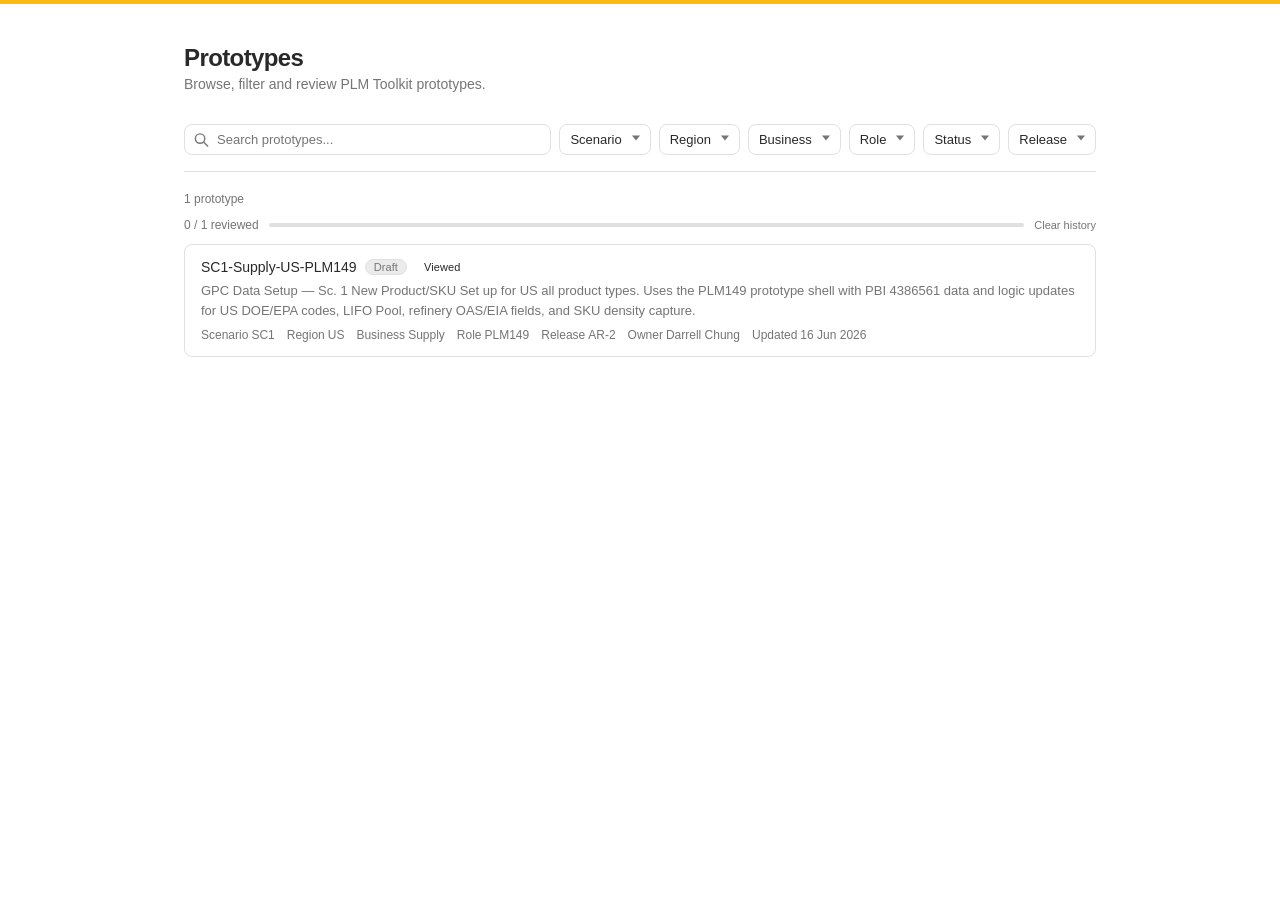
==== index.html @ 8a8ffe30 "Keep only PLM149 prototype, remove other 5 prototypes from index" ====
<!DOCTYPE html>
<html lang="en">
<head>
  <meta charset="UTF-8" />
  <meta name="viewport" content="width=device-width, initial-scale=1.0" />
  <title>PLM Toolkit Prototypes</title>
  <link rel="stylesheet" href="styles.css" />
</head>
<body>
  <div id="view-list">
    <div class="accent-bar"></div>

    <div class="page-wrapper">
      <header class="page-header">
        <h1>Prototypes</h1>
        <p>Browse, filter and review PLM Toolkit prototypes.</p>
      </header>

      <div class="toolbar">
        <div class="search-box">
          <svg viewBox="0 0 16 16" fill="none" stroke="currentColor" stroke-width="1.5"><circle cx="6.5" cy="6.5" r="5"/><path d="M10.5 10.5L15 15"/></svg>
          <input type="text" id="search" placeholder="Search prototypes..." />
        </div>
        <div class="multi-filter" id="filter-sc" data-field="sc" data-label="Scenario"><button class="multi-filter-btn">Scenario</button></div>
        <div class="multi-filter" id="filter-region" data-field="region" data-label="Region"><button class="multi-filter-btn">Region</button></div>
        <div class="multi-filter" id="filter-business" data-field="business" data-label="Business"><button class="multi-filter-btn">Business</button></div>
        <div class="multi-filter" id="filter-role" data-field="role" data-label="Role"><button class="multi-filter-btn">Role</button></div>
        <div class="multi-filter" id="filter-status" data-field="status" data-label="Status"><button class="multi-filter-btn">Status</button></div>
        <div class="multi-filter" id="filter-release" data-field="release" data-label="Release"><button class="multi-filter-btn">Release</button></div>
        <button class="clear-btn" id="clear-filters-btn">
          <svg viewBox="0 0 16 16" fill="none" stroke="currentColor" stroke-width="1.75" width="12" height="12"><path d="M12 4L4 12M4 4l8 8"/></svg>
          Clear filters
        </button>
      </div>

      <div class="results-count" id="results-count">1 prototype</div>
      <div class="progress-bar-wrapper" id="progress-wrapper">
        <span class="progress-text" id="progress-text">0 / 1 reviewed</span>
        <div class="progress-track"><div class="progress-fill" id="progress-fill" style="width: 0%"></div></div>
        <button class="clear-history-btn" id="clear-history-btn">Clear history</button>
      </div>
      <div class="proto-list" id="card-grid">
        <div class="proto-row">
          <div class="row-top">
            <span class="row-title"><a href="plm149-prototype.html">SC1-Supply-US-PLM149</a></span>
            <span class="badge badge-draft">Draft</span>
            <span class="badge badge-viewed">Viewed</span>
          </div>
          <div class="row-desc">GPC Data Setup — Sc. 1 New Product/SKU Set up for US all product types. Uses the PLM149 prototype shell with PBI 4386561 data and logic updates for US DOE/EPA codes, LIFO Pool, refinery OAS/EIA fields, and SKU density capture.</div>
          <div class="row-meta"><span><span class="meta-label">Scenario</span> SC1</span><span><span class="meta-label">Region</span> US</span><span><span class="meta-label">Business</span> Supply</span><span><span class="meta-label">Role</span> PLM149</span><span><span class="meta-label">Release</span> AR-2</span><span><span class="meta-label">Owner</span> Darrell Chung</span><span><span class="meta-label">Updated</span> 16 Jun 2026</span></div>
        </div>

      </div>
    </div>
  </div>
</body>
</html>
---- styles.css ----
:root {
      --shell-orange: #007fa2;
      --shell-yellow: #fcb813;

      --background-foundation: #ffffff;
      --background-surface: #f5f5f5;
      --background-muted: #ebebeb;

      --text-strong: #292929;
      --text-subtle: #757575;
      --text-error: #dd1d21;

      --border-light: #e0e0e0;
      --border-medium: #757575;
      --border-strong: #343434;
      --border-focus: #007fa2;

      --success: #006f45;

      --tone-info-bg: #e8f4f8;
      --tone-info-border: #b0d8e8;
      --tone-warning-bg: #fff8e1;
      --tone-warning-border: #f9a825;
      --tone-warning-text: #5d4037;
      --tone-success-bg: #e8f5ec;
      --tone-success-border: #b7dfc5;
      --tone-error-bg: #fdecea;
      --tone-error-border: #f5c6cb;

      --focus-ring: rgba(0,127,162,0.15);
      --shadow-panel: -4px 0 16px rgba(0,0,0,0.06);

      --font-family: Arial, sans-serif;

      /* Compatibility aliases for existing styles */
      --bg: var(--background-foundation);
      --surface: var(--background-foundation);
      --text-primary: var(--text-strong);
      --text-secondary: var(--text-subtle);
      --text-tertiary: var(--border-medium);
      --border: var(--border-light);
      --border-hover: var(--border-medium);
      --accent: var(--border-focus);
      --ring: var(--focus-ring);
      --radius: 8px;
    }

    * { box-sizing: border-box; margin: 0; padding: 0; }
    [hidden] { display: none !important; }

    body {
      font-family: var(--font-family);
      background: var(--bg);
      color: var(--text-primary);
      min-height: 100vh;
      -webkit-font-smoothing: antialiased;
      -moz-osx-font-smoothing: grayscale;
    }

    /* Shell accent strip */
    .accent-bar {
      height: 4px;
      background: var(--shell-yellow);
    }

    .page-wrapper {
      max-width: 960px;
      margin: 0 auto;
      padding: 40px 24px 64px;
    }

    .page-header {
      margin-bottom: 32px;
    }

    .page-header h1 {
      font-size: 1.5rem;
      font-weight: 600;
      letter-spacing: -0.025em;
      margin-bottom: 4px;
    }

    .page-header p {
      font-size: 0.875rem;
      color: var(--text-secondary);
    }

    /* Toolbar */
    .toolbar {
      display: flex;
      flex-wrap: wrap;
      gap: 8px;
      align-items: center;
      margin-bottom: 20px;
      padding-bottom: 16px;
      border-bottom: 1px solid var(--border);
    }

    .search-box {
      flex: 1;
      min-width: 200px;
      position: relative;
    }

    .search-box svg {
      position: absolute;
      left: 10px;
      top: 50%;
      transform: translateY(-50%);
      width: 15px;
      height: 15px;
      color: var(--text-tertiary);
      pointer-events: none;
    }

    .search-box input {
      width: 100%;
      padding: 7px 10px 7px 32px;
      border: 1px solid var(--border);
      border-radius: var(--radius);
      font-size: 0.8125rem;
      font-family: inherit;
      color: var(--text-primary);
      background: var(--surface);
      transition: border-color 0.15s, box-shadow 0.15s;
    }

    .search-box input::placeholder { color: var(--text-tertiary); }

    .search-box input:focus {
      outline: none;
      border-color: var(--border-hover);
      box-shadow: 0 0 0 3px var(--ring);
    }

    .filter-select {
      padding: 7px 28px 7px 10px;
      border: 1px solid var(--border);
      border-radius: var(--radius);
      font-size: 0.8125rem;
      font-family: inherit;
      color: var(--text-primary);
      background: var(--surface);
      appearance: auto;
      cursor: pointer;
      transition: border-color 0.15s, box-shadow 0.15s;
    }

    .filter-select:focus {
      outline: none;
      border-color: var(--border-hover);
      box-shadow: 0 0 0 3px var(--ring);
    }

    /* ── Multi-select filter dropdowns ────────────── */
    .multi-filter {
      position: relative;
      display: inline-block;
    }
    .multi-filter-btn {
      display: inline-flex;
      align-items: center;
      gap: 4px;
      padding: 7px 28px 7px 10px;
      border: 1px solid var(--border);
      border-radius: var(--radius);
      font-size: 0.8125rem;
      font-family: inherit;
      color: var(--text-primary);
      background: var(--surface);
      cursor: pointer;
      transition: border-color 0.15s, box-shadow 0.15s;
      position: relative;
      white-space: nowrap;
    }
    .multi-filter-btn::after {
      content: "";
      position: absolute;
      right: 10px;
      top: 50%;
      transform: translateY(-50%);
      border: 4px solid transparent;
      border-top: 5px solid var(--text-secondary);
    }
    .multi-filter-btn:hover { border-color: var(--border-hover); }
    .multi-filter-btn:focus { outline: none; border-color: var(--border-hover); box-shadow: 0 0 0 3px var(--ring); }
    .multi-filter-btn .filter-count {
      display: inline-flex;
      align-items: center;
      justify-content: center;
      min-width: 16px;
      height: 16px;
      padding: 0 4px;
      border-radius: 8px;
      font-size: 0.6875rem;
      font-weight: 600;
      background: var(--accent);
      color: var(--background-foundation);
    }
    .multi-filter-menu {
      display: none;
      position: absolute;
      top: calc(100% + 4px);
      left: 0;
      min-width: 160px;
      max-height: 240px;
      overflow-y: auto;
      background: var(--surface);
      border: 1px solid var(--border);
      border-radius: var(--radius);
      box-shadow: 0 4px 16px rgba(0,0,0,0.10);
      z-index: 100;
      padding: 4px 0;
    }
    .multi-filter.open .multi-filter-menu { display: block; }
    .multi-filter-option {
      display: flex;
      align-items: center;
      gap: 8px;
      padding: 6px 12px;
      font-size: 0.8125rem;
      cursor: pointer;
      transition: background 0.1s;
      user-select: none;
    }
    .multi-filter-option:hover { background: var(--background-surface); }
    .multi-filter-option input { margin: 0; accent-color: var(--accent); }

    .results-count {
      font-size: 0.75rem;
      color: var(--text-tertiary);
      margin-bottom: 12px;
    }

    /* Table-style list */
    .proto-list {
      border: 1px solid var(--border);
      border-radius: var(--radius);
      overflow: hidden;
      background: var(--surface);
    }

    .proto-row {
      display: grid;
      grid-template-columns: 1fr;
      align-items: start;
      padding: 14px 16px;
      gap: 6px;
      border-bottom: 1px solid var(--border);
      transition: background 0.1s;
    }

    .proto-row:last-child { border-bottom: none; }

    .proto-row:hover { background: var(--background-surface); }

    .row-top {
      display: flex;
      align-items: center;
      gap: 8px;
      flex-wrap: wrap;
      min-width: 0;
    }

    .row-title {
      font-size: 0.875rem;
      font-weight: 500;
      white-space: nowrap;
      overflow: hidden;
      text-overflow: ellipsis;
    }

    .row-title a {
      color: var(--text-primary);
      text-decoration: none;
      transition: color 0.1s;
    }

    .row-title a:hover { color: var(--accent); text-decoration: underline; }

    .badge {
      display: inline-flex;
      align-items: center;
      padding: 1px 8px;
      border-radius: 999px;
      font-size: 0.6875rem;
      font-weight: 500;
      letter-spacing: 0.01em;
      white-space: nowrap;
      border: 1px solid transparent;
    }

    .badge-draft {
      color: var(--text-subtle);
      background: var(--background-muted);
      border-color: var(--border-light);
    }

    .badge-in-review {
      color: var(--border-focus);
      background: var(--tone-info-bg);
      border-color: var(--tone-info-border);
    }

    .badge-approved {
      color: var(--success);
      background: var(--tone-success-bg);
      border-color: var(--tone-success-border);
    }

    .badge-archived {
      color: var(--text-subtle);
      background: var(--background-surface);
      border-color: var(--border-light);
    }

    .badge-new {
      color: var(--tone-warning-text);
      background: var(--tone-warning-bg);
      border-color: var(--tone-warning-border);
      font-weight: 600;
    }

    .row-desc {
      font-size: 0.8125rem;
      color: var(--text-secondary);
      line-height: 1.5;
    }

    .row-meta {
      display: flex;
      flex-wrap: wrap;
      gap: 4px 12px;
      font-size: 0.75rem;
      color: var(--text-tertiary);
      margin-top: 2px;
    }

    .row-meta span { display: inline-flex; align-items: center; gap: 3px; }

    .meta-label { color: var(--text-secondary); font-weight: 500; }

    .no-results {
      text-align: center;
      padding: 48px 20px;
      color: var(--text-tertiary);
      font-size: 0.875rem;
    }

    @media (max-width: 640px) {
      .page-wrapper { padding: 24px 16px 48px; }
      .toolbar { flex-direction: column; align-items: stretch; }
      .proto-row { grid-template-columns: 1fr; }
    }

    .clear-btn {
      display: none;
      align-items: center;
      gap: 4px;
      padding: 5px 10px;
      border: 1px solid var(--border);
      border-radius: var(--radius);
      font-size: 0.8125rem;
      font-weight: 500;
      font-family: inherit;
      color: var(--text-secondary);
      background: transparent;
      cursor: pointer;
      white-space: nowrap;
      transition: all 0.12s;
    }
    .clear-btn:hover { background: var(--background-surface); border-color: var(--border-hover); color: var(--text-primary); }

    /* ── Progress bar ─────────────────────────────── */
    .progress-bar-wrapper {
      display: flex;
      align-items: center;
      gap: 10px;
      margin-bottom: 12px;
    }
    .progress-text {
      font-size: 0.75rem;
      color: var(--text-secondary);
      white-space: nowrap;
      font-weight: 500;
    }
    .progress-track {
      flex: 1;
      height: 4px;
      background: var(--border);
      border-radius: 2px;
      overflow: hidden;
    }
    .progress-fill {
      height: 100%;
      width: 0%;
      background: var(--success);
      border-radius: 2px;
      transition: width 0.35s ease;
    }
    .clear-history-btn {
      font-size: 0.6875rem;
      font-family: inherit;
      color: var(--text-tertiary);
      background: none;
      border: none;
      padding: 0;
      cursor: pointer;
      white-space: nowrap;
      transition: color 0.12s;
    }
    .clear-history-btn:hover { color: var(--text-primary); text-decoration: underline; }

    .visited-check {
      display: inline-flex;
      align-items: center;
      gap: 3px;
      font-size: 0.6875rem;
      font-weight: 500;
      color: var(--success);
      white-space: nowrap;
    }
    .visited-check svg { width: 12px; height: 12px; flex-shrink: 0; }

    /* ── Side panel tabs ──────────────────────────── */
    .panel-tab-group {
      display: flex;
      gap: 0;
      border: 1px solid var(--border);
      border-radius: 6px;
      overflow: hidden;
      flex-shrink: 0;
    }
    .panel-tab {
      padding: 6px 14px;
      font-size: 0.75rem;
      font-weight: 500;
      font-family: inherit;
      color: var(--text-secondary);
      background: transparent;
      border: none;
      border-right: 1px solid var(--border);
      cursor: pointer;
      white-space: nowrap;
      transition: all 0.12s;
    }
    .panel-tab:last-child { border-right: none; }
    .panel-tab:hover { background: var(--background-surface); color: var(--text-primary); }
    .panel-tab.active { background: var(--accent); color: var(--background-foundation); }

    .panel-content {
      flex: 1;
      overflow-y: auto;
      display: flex;
      flex-direction: column;
      min-height: 0;
    }

    /* ── Task list ────────────────────────────────── */
    .task-progress-row {
      display: flex;
      align-items: center;
      gap: 8px;
      padding: 10px 16px;
      border-bottom: 1px solid var(--border);
      flex-shrink: 0;
    }
    .task-progress-text {
      font-size: 0.75rem;
      color: var(--text-secondary);
      font-weight: 500;
      white-space: nowrap;
    }
    .task-progress-track {
      flex: 1;
      height: 3px;
      background: var(--border);
      border-radius: 2px;
      overflow: hidden;
    }
    .task-progress-fill {
      height: 100%;
      width: 0%;
      background: var(--success);
      border-radius: 2px;
      transition: width 0.3s ease;
    }
    .task-list {
      flex: 1;
      overflow-y: auto;
      padding: 0;
    }
    .task-section-title {
      font-size: 0.6875rem;
      font-weight: 600;
      color: var(--text-primary);
      padding: 14px 16px 6px;
      text-transform: uppercase;
      letter-spacing: 0.03em;
    }
    .task-item {
      padding: 6px 16px;
      border-bottom: 1px solid var(--border-light);
    }
    .task-item:last-child { border-bottom: none; }
    .task-item label {
      display: flex;
      align-items: flex-start;
      gap: 8px;
      font-size: 0.8125rem;
      color: var(--text-secondary);
      line-height: 1.45;
      cursor: pointer;
    }
    .task-item label:hover { color: var(--text-primary); }
    .task-item input[type="checkbox"] {
      margin-top: 3px;
      flex-shrink: 0;
      width: 14px;
      height: 14px;
      accent-color: var(--border-focus);
      cursor: pointer;
    }
    .task-item.completed label {
      color: var(--text-tertiary);
      text-decoration: line-through;
    }
    .task-empty {
      padding: 32px 16px;
      text-align: center;
      font-size: 0.8125rem;
      color: var(--text-tertiary);
    }
    .task-intro {
      padding: 14px 16px 10px;
      font-size: 0.8125rem;
      color: var(--text-secondary);
      line-height: 1.55;
      border-bottom: 1px solid var(--border);
    }

    /* ── Row title as button ─────────────────────── */
    .row-title-btn {
      font-size: 0.875rem;
      font-weight: 500;
      font-family: inherit;
      color: var(--text-primary);
      background: none;
      border: none;
      padding: 0;
      cursor: pointer;
      text-align: left;
      transition: color 0.1s;
    }
    .row-title-btn:hover { color: var(--accent); text-decoration: underline; }

    /* ── Viewer mode ─────────────────────────────── */
    body.viewer-active { overflow: hidden; }

    #view-prototype {
      display: flex;
      flex-direction: column;
      height: 100vh;
      overflow: hidden;
    }

    .viewer-topbar {
      display: flex;
      align-items: center;
      gap: 8px;
      padding: 0 16px;
      height: 52px;
      background: var(--surface);
      border-bottom: 1px solid var(--border);
      flex-shrink: 0;
      overflow: hidden;
    }

    .back-btn {
      display: inline-flex;
      align-items: center;
      gap: 5px;
      padding: 5px 10px;
      border: 1px solid var(--border);
      border-radius: 6px;
      font-size: 0.8125rem;
      font-weight: 500;
      font-family: inherit;
      color: var(--text-secondary);
      background: transparent;
      cursor: pointer;
      white-space: nowrap;
      transition: all 0.12s;
      flex-shrink: 0;
    }
    .back-btn:hover { background: var(--background-surface); border-color: var(--border-hover); color: var(--text-primary); }

    .viewer-title {
      font-size: 0.875rem;
      font-weight: 600;
      white-space: nowrap;
      overflow: hidden;
      text-overflow: ellipsis;
      flex-shrink: 1;
      min-width: 0;
    }

    .viewer-tab-group {
      display: inline-flex;
      align-items: center;
      gap: 4px;
      flex-shrink: 0;
      margin-left: 4px;
    }

    .viewer-tab {
      display: inline-flex;
      align-items: center;
      min-height: 28px;
      padding: 0 10px;
      border: 1px solid transparent;
      border-radius: 6px;
      font-size: 0.8125rem;
      font-weight: 500;
      font-family: inherit;
      color: var(--text-secondary);
      background: transparent;
      cursor: pointer;
      white-space: nowrap;
      transition: all 0.12s;
    }

    .viewer-tab:hover { background: var(--background-surface); color: var(--text-primary); }
    .viewer-tab.active { border-color: var(--border); background: var(--background-surface); color: var(--text-primary); }

    .topbar-spacer { flex: 1; min-width: 0; }

    .feedback-toggle-btn {
      display: inline-flex;
      align-items: center;
      gap: 5px;
      padding: 5px 12px;
      border: 1px solid var(--border);
      border-radius: 6px;
      font-size: 0.8125rem;
      font-weight: 500;
      font-family: inherit;
      color: var(--text-primary);
      background: transparent;
      cursor: pointer;
      white-space: nowrap;
      transition: all 0.12s;
      flex-shrink: 0;
    }
    .feedback-toggle-btn:hover { background: var(--background-surface); border-color: var(--border-hover); }
    .feedback-toggle-btn.active { background: var(--accent); border-color: var(--accent); color: var(--background-foundation); }

    .viewer-body { flex: 1; display: flex; overflow: hidden; position: relative; }

    #proto-iframe {
      flex: 1;
      border: none;
      height: 100%;
      display: block;
      min-width: 0;
    }

    .feedback-panel {
      width: 460px;
      flex-shrink: 0;
      border-left: 1px solid var(--border);
      background: var(--surface);
      display: flex;
      flex-direction: column;
      position: absolute;
      right: 0;
      top: 0;
      bottom: 0;
      transform: translateX(100%);
      transition: transform 0.25s ease;
      box-shadow: var(--shadow-panel);
      overflow: hidden;
    }
    .feedback-panel.open { transform: translateX(0); }

    .panel-header {
      display: flex;
      align-items: center;
      justify-content: space-between;
      padding: 14px 16px;
      border-bottom: 1px solid var(--border);
      flex-shrink: 0;
    }
    .panel-header > span { font-size: 0.875rem; font-weight: 600; }

    .panel-close-btn {
      display: inline-flex;
      align-items: center;
      justify-content: center;
      width: 26px;
      height: 26px;
      border: 1px solid var(--border);
      border-radius: 6px;
      font-size: 1.125rem;
      line-height: 1;
      font-family: inherit;
      color: var(--text-secondary);
      background: transparent;
      cursor: pointer;
      transition: all 0.12s;
    }
    .panel-close-btn:hover { background: var(--background-surface); border-color: var(--border-hover); color: var(--text-primary); }

    .panel-meta-row {
      display: flex;
      align-items: center;
      gap: 8px;
      font-size: 0.75rem;
      color: var(--text-secondary);
      overflow: hidden;
    }
    .panel-meta-row strong { color: var(--text-primary); font-weight: 500; white-space: nowrap; overflow: hidden; text-overflow: ellipsis; }

    .panel-newtab-link {
      display: inline-flex;
      align-items: center;
      gap: 4px;
      font-size: 0.75rem;
      color: var(--text-secondary);
      text-decoration: none;
      white-space: nowrap;
      flex-shrink: 0;
      transition: color 0.12s;
    }
    .panel-newtab-link:hover { color: var(--text-primary); text-decoration: underline; }

    #form-iframe {
      flex: 1;
      border: none;
      width: 100%;
      display: block;
      min-height: 0;
    }

    /* ── Designs panel ─────────────────────────────── */
    .designs-grid {
      display: grid;
      grid-template-columns: repeat(2, 1fr);
      gap: 12px;
      padding: 16px;
    }
    .design-thumb {
      border: 1px solid var(--border);
      border-radius: 6px;
      overflow: hidden;
      cursor: pointer;
      transition: border-color 0.15s, box-shadow 0.15s;
      background: var(--background-surface);
    }
    .design-thumb:hover {
      border-color: var(--accent);
      box-shadow: 0 0 0 2px var(--focus-ring);
    }
    .design-thumb img {
      width: 100%;
      display: block;
      aspect-ratio: 16 / 10;
      object-fit: cover;
      object-position: top;
    }
    .design-thumb-label {
      padding: 4px 8px 6px;
      font-size: 0.6875rem;
      color: var(--text-secondary);
      white-space: nowrap;
      overflow: hidden;
      text-overflow: ellipsis;
      border-top: 1px solid var(--border);
    }

    /* ── Lightbox ─────────────────────────────────── */
    #lightbox {
      display: none;
      position: fixed;
      inset: 0;
      z-index: 9999;
      background: rgba(0, 0, 0, 0.9);
      align-items: center;
      justify-content: center;
      flex-direction: column;
    }
    #lightbox.open { display: flex; }
    .lightbox-img-wrap {
      position: relative;
      display: flex;
      align-items: center;
      justify-content: center;
      max-width: calc(100vw - 128px);
      max-height: calc(100vh - 100px);
    }
    #lightbox-img {
      max-width: 100%;
      max-height: calc(100vh - 120px);
      border-radius: 4px;
      object-fit: contain;
      display: block;
      box-shadow: 0 8px 40px rgba(0, 0, 0, 0.6);
    }
    .lightbox-close {
      position: fixed;
      top: 16px;
      right: 16px;
      width: 36px;
      height: 36px;
      border-radius: 50%;
      border: 1px solid rgba(255, 255, 255, 0.3);
      background: rgba(0, 0, 0, 0.5);
      color: #fff;
      font-size: 1.25rem;
      cursor: pointer;
      display: flex;
      align-items: center;
      justify-content: center;
      transition: background 0.12s;
      z-index: 1;
    }
    .lightbox-close:hover { background: rgba(255, 255, 255, 0.18); }
    .lightbox-nav {
      position: absolute;
      top: 50%;
      transform: translateY(-50%);
      width: 40px;
      height: 40px;
      border-radius: 50%;
      border: 1px solid rgba(255, 255, 255, 0.3);
      background: rgba(0, 0, 0, 0.5);
      color: #fff;
      font-size: 1.5rem;
      line-height: 1;
      cursor: pointer;
      display: flex;
      align-items: center;
      justify-content: center;
      transition: background 0.12s;
      z-index: 1;
    }
    .lightbox-nav:hover { background: rgba(255, 255, 255, 0.18); }
    .lightbox-nav[hidden] { display: none !important; }
    .lightbox-prev { left: -56px; }
    .lightbox-next { right: -56px; }
    .lightbox-footer {
      margin-top: 16px;
      display: flex;
      align-items: center;
      gap: 16px;
      color: rgba(255, 255, 255, 0.85);
      font-size: 0.8125rem;
      font-family: var(--font-family);
    }
    .lightbox-label { font-weight: 500; }
    .lightbox-counter { opacity: 0.55; font-variant-numeric: tabular-nums; }

    /* ── Designs-ready badge ──────────────────────── */
    .badge-designs-ready {
      color: #5c35cc;
      background: #f0ebff;
      border-color: #cdbefa;
    }
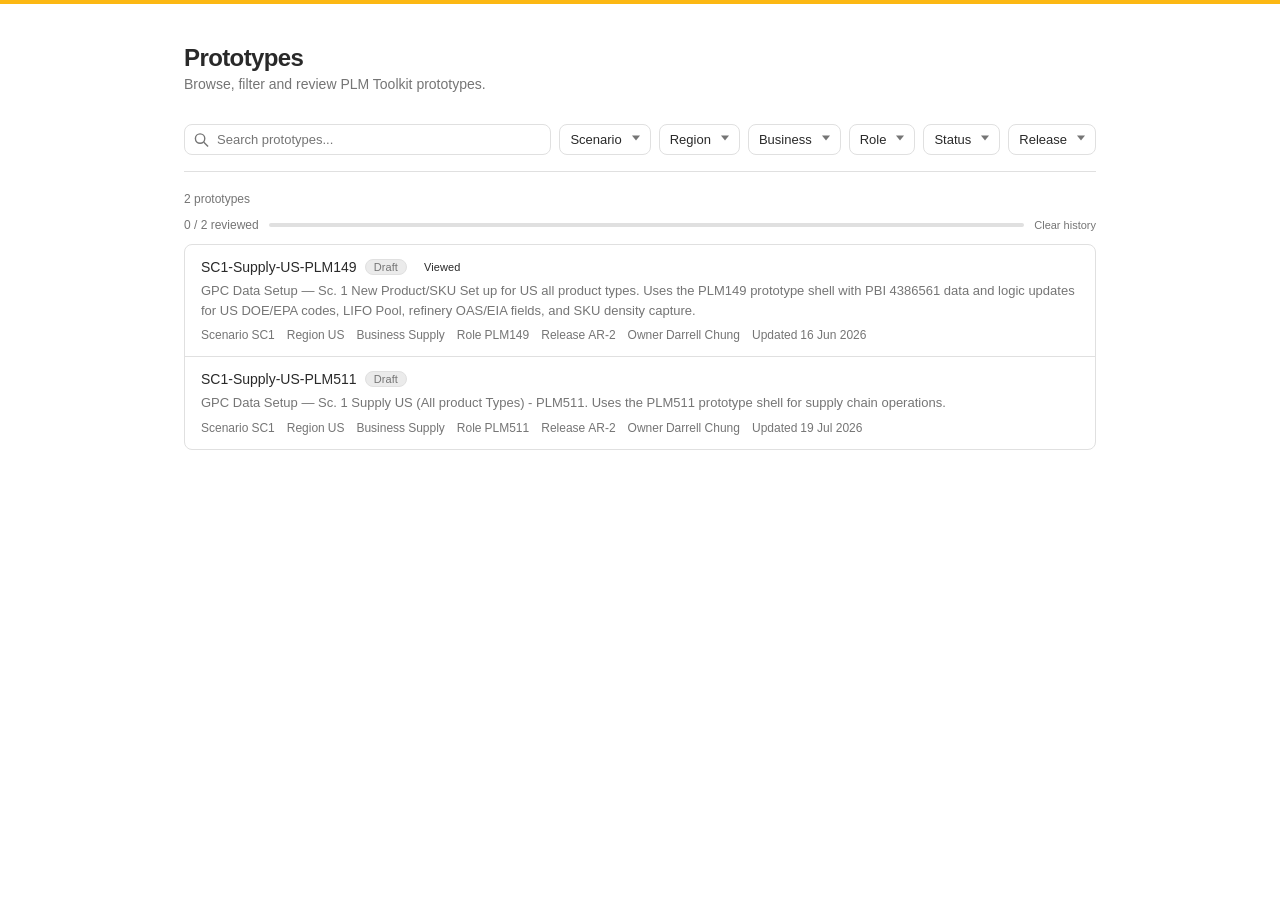
==== commit af9e7fe2: "Add PLM511 prototype - SC.1 Supply US (All product Types)" ====
--- a/index.html
+++ b/index.html
@@ -33,9 +33,9 @@
         </button>
       </div>
 
-      <div class="results-count" id="results-count">1 prototype</div>
+      <div class="results-count" id="results-count">2 prototypes</div>
       <div class="progress-bar-wrapper" id="progress-wrapper">
-        <span class="progress-text" id="progress-text">0 / 1 reviewed</span>
+        <span class="progress-text" id="progress-text">0 / 2 reviewed</span>
         <div class="progress-track"><div class="progress-fill" id="progress-fill" style="width: 0%"></div></div>
         <button class="clear-history-btn" id="clear-history-btn">Clear history</button>
       </div>
@@ -50,7 +50,14 @@
           <div class="row-meta"><span><span class="meta-label">Scenario</span> SC1</span><span><span class="meta-label">Region</span> US</span><span><span class="meta-label">Business</span> Supply</span><span><span class="meta-label">Role</span> PLM149</span><span><span class="meta-label">Release</span> AR-2</span><span><span class="meta-label">Owner</span> Darrell Chung</span><span><span class="meta-label">Updated</span> 16 Jun 2026</span></div>
         </div>
 
-      </div>
+        <div class="proto-row">
+          <div class="row-top">
+            <span class="row-title"><a href="plm511-prototype.html">SC1-Supply-US-PLM511</a></span>
+            <span class="badge badge-draft">Draft</span>
+          </div>
+          <div class="row-desc">GPC Data Setup — Sc. 1 Supply US (All product Types) - PLM511. Uses the PLM511 prototype shell for supply chain operations.</div>
+          <div class="row-meta"><span><span class="meta-label">Scenario</span> SC1</span><span><span class="meta-label">Region</span> US</span><span><span class="meta-label">Business</span> Supply</span><span><span class="meta-label">Role</span> PLM511</span><span><span class="meta-label">Release</span> AR-2</span><span><span class="meta-label">Owner</span> Darrell Chung</span><span><span class="meta-label">Updated</span> 19 Jul 2026</span></div>
+        </div>
     </div>
   </div>
 </body>
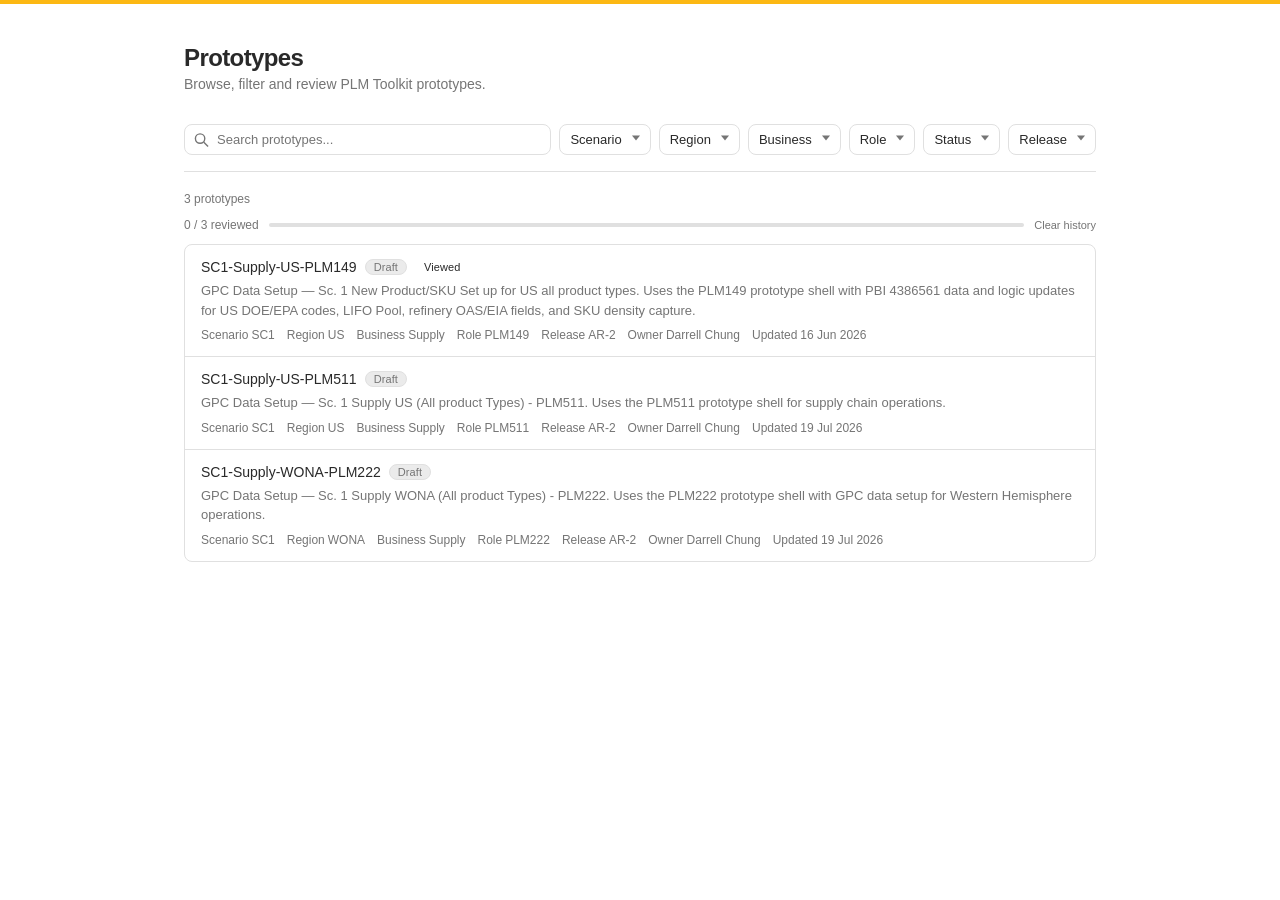
==== commit e54b7829: "Add PLM222 prototype and update index with new entry" ====
--- a/index.html
+++ b/index.html
@@ -33,9 +33,9 @@
         </button>
       </div>
 
-      <div class="results-count" id="results-count">2 prototypes</div>
+      <div class="results-count" id="results-count">3 prototypes</div>
       <div class="progress-bar-wrapper" id="progress-wrapper">
-        <span class="progress-text" id="progress-text">0 / 2 reviewed</span>
+        <span class="progress-text" id="progress-text">0 / 3 reviewed</span>
         <div class="progress-track"><div class="progress-fill" id="progress-fill" style="width: 0%"></div></div>
         <button class="clear-history-btn" id="clear-history-btn">Clear history</button>
       </div>
@@ -58,6 +58,15 @@
           <div class="row-desc">GPC Data Setup — Sc. 1 Supply US (All product Types) - PLM511. Uses the PLM511 prototype shell for supply chain operations.</div>
           <div class="row-meta"><span><span class="meta-label">Scenario</span> SC1</span><span><span class="meta-label">Region</span> US</span><span><span class="meta-label">Business</span> Supply</span><span><span class="meta-label">Role</span> PLM511</span><span><span class="meta-label">Release</span> AR-2</span><span><span class="meta-label">Owner</span> Darrell Chung</span><span><span class="meta-label">Updated</span> 19 Jul 2026</span></div>
         </div>
+
+        <div class="proto-row">
+          <div class="row-top">
+            <span class="row-title"><a href="plm222-prototype.html">SC1-Supply-WONA-PLM222</a></span>
+            <span class="badge badge-draft">Draft</span>
+          </div>
+          <div class="row-desc">GPC Data Setup — Sc. 1 Supply WONA (All product Types) - PLM222. Uses the PLM222 prototype shell with GPC data setup for Western Hemisphere operations.</div>
+          <div class="row-meta"><span><span class="meta-label">Scenario</span> SC1</span><span><span class="meta-label">Region</span> WONA</span><span><span class="meta-label">Business</span> Supply</span><span><span class="meta-label">Role</span> PLM222</span><span><span class="meta-label">Release</span> AR-2</span><span><span class="meta-label">Owner</span> Darrell Chung</span><span><span class="meta-label">Updated</span> 19 Jul 2026</span></div>
+        </div>
     </div>
   </div>
 </body>
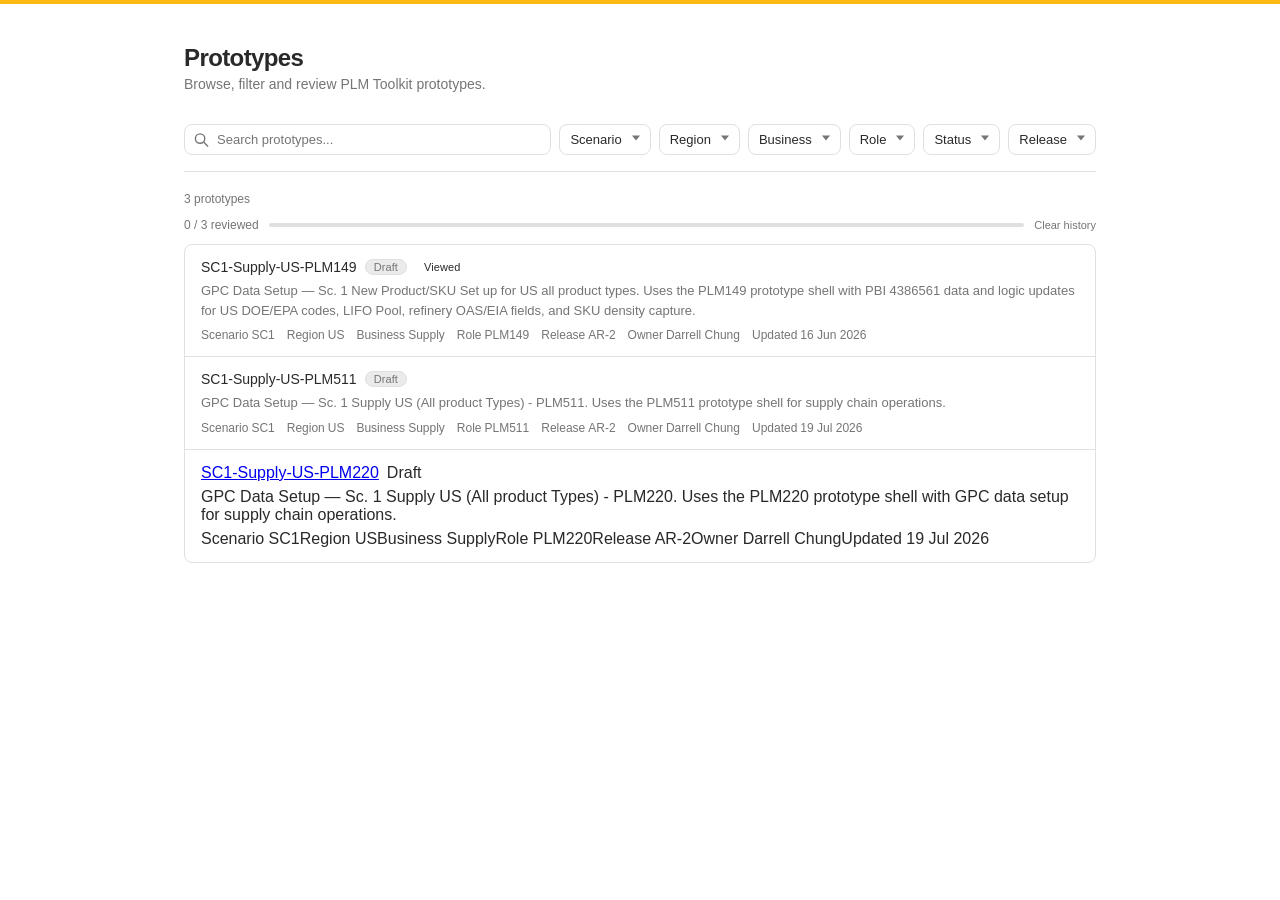
==== commit d23c27c4: "Replace PLM222 with PLM220 (US region instead of WONA)" ====
--- a/index.html
+++ b/index.html
@@ -61,11 +61,11 @@
 
         <div class="proto-row">
           <div class="row-top">
-            <span class="row-title"><a href="plm222-prototype.html">SC1-Supply-WONA-PLM222</a></span>
-            <span class="badge badge-draft">Draft</span>
+            <span class=\"row-title\"><a href=\"plm220-prototype.html\">SC1-Supply-US-PLM220</a></span>
+            <span class=\"badge badge-draft\">Draft</span>
           </div>
-          <div class="row-desc">GPC Data Setup — Sc. 1 Supply WONA (All product Types) - PLM222. Uses the PLM222 prototype shell with GPC data setup for Western Hemisphere operations.</div>
-          <div class="row-meta"><span><span class="meta-label">Scenario</span> SC1</span><span><span class="meta-label">Region</span> WONA</span><span><span class="meta-label">Business</span> Supply</span><span><span class="meta-label">Role</span> PLM222</span><span><span class="meta-label">Release</span> AR-2</span><span><span class="meta-label">Owner</span> Darrell Chung</span><span><span class="meta-label">Updated</span> 19 Jul 2026</span></div>
+          <div class=\"row-desc\">GPC Data Setup — Sc. 1 Supply US (All product Types) - PLM220. Uses the PLM220 prototype shell with GPC data setup for supply chain operations.</div>
+          <div class=\"row-meta\"><span><span class=\"meta-label\">Scenario</span> SC1</span><span><span class=\"meta-label\">Region</span> US</span><span><span class=\"meta-label\">Business</span> Supply</span><span><span class=\"meta-label\">Role</span> PLM220</span><span><span class=\"meta-label\">Release</span> AR-2</span><span><span class=\"meta-label\">Owner</span> Darrell Chung</span><span><span class=\"meta-label\">Updated</span> 19 Jul 2026</span></div>
         </div>
     </div>
   </div>
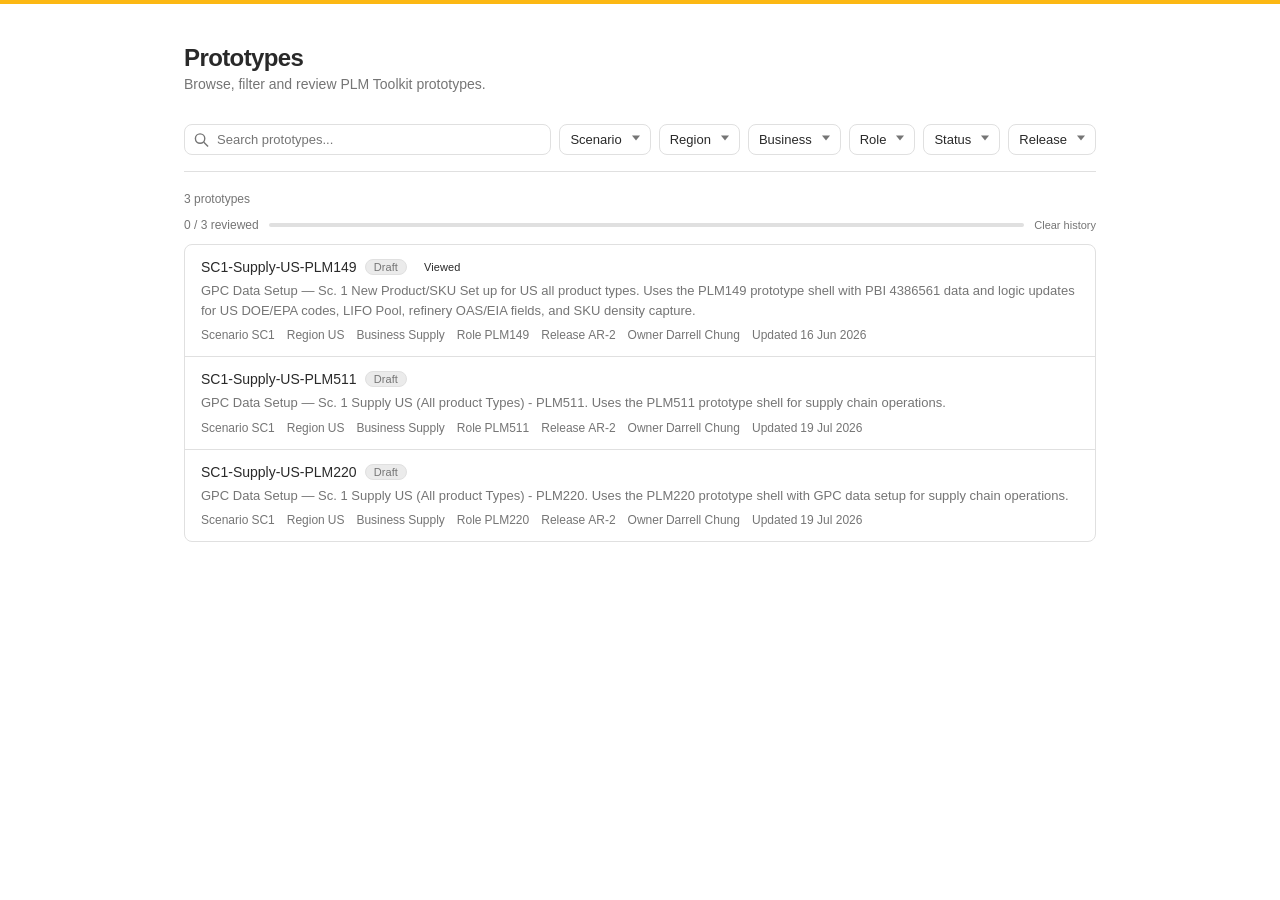
==== commit 8e67710a: "Fix escaped quotes in PLM220 index entry" ====
--- a/index.html
+++ b/index.html
@@ -61,11 +61,11 @@
 
         <div class="proto-row">
           <div class="row-top">
-            <span class=\"row-title\"><a href=\"plm220-prototype.html\">SC1-Supply-US-PLM220</a></span>
-            <span class=\"badge badge-draft\">Draft</span>
+            <span class="row-title"><a href="plm220-prototype.html">SC1-Supply-US-PLM220</a></span>
+            <span class="badge badge-draft">Draft</span>
           </div>
-          <div class=\"row-desc\">GPC Data Setup — Sc. 1 Supply US (All product Types) - PLM220. Uses the PLM220 prototype shell with GPC data setup for supply chain operations.</div>
-          <div class=\"row-meta\"><span><span class=\"meta-label\">Scenario</span> SC1</span><span><span class=\"meta-label\">Region</span> US</span><span><span class=\"meta-label\">Business</span> Supply</span><span><span class=\"meta-label\">Role</span> PLM220</span><span><span class=\"meta-label\">Release</span> AR-2</span><span><span class=\"meta-label\">Owner</span> Darrell Chung</span><span><span class=\"meta-label\">Updated</span> 19 Jul 2026</span></div>
+          <div class="row-desc">GPC Data Setup — Sc. 1 Supply US (All product Types) - PLM220. Uses the PLM220 prototype shell with GPC data setup for supply chain operations.</div>
+          <div class="row-meta"><span><span class="meta-label">Scenario</span> SC1</span><span><span class="meta-label">Region</span> US</span><span><span class="meta-label">Business</span> Supply</span><span><span class="meta-label">Role</span> PLM220</span><span><span class="meta-label">Release</span> AR-2</span><span><span class="meta-label">Owner</span> Darrell Chung</span><span><span class="meta-label">Updated</span> 19 Jul 2026</span></div>
         </div>
     </div>
   </div>
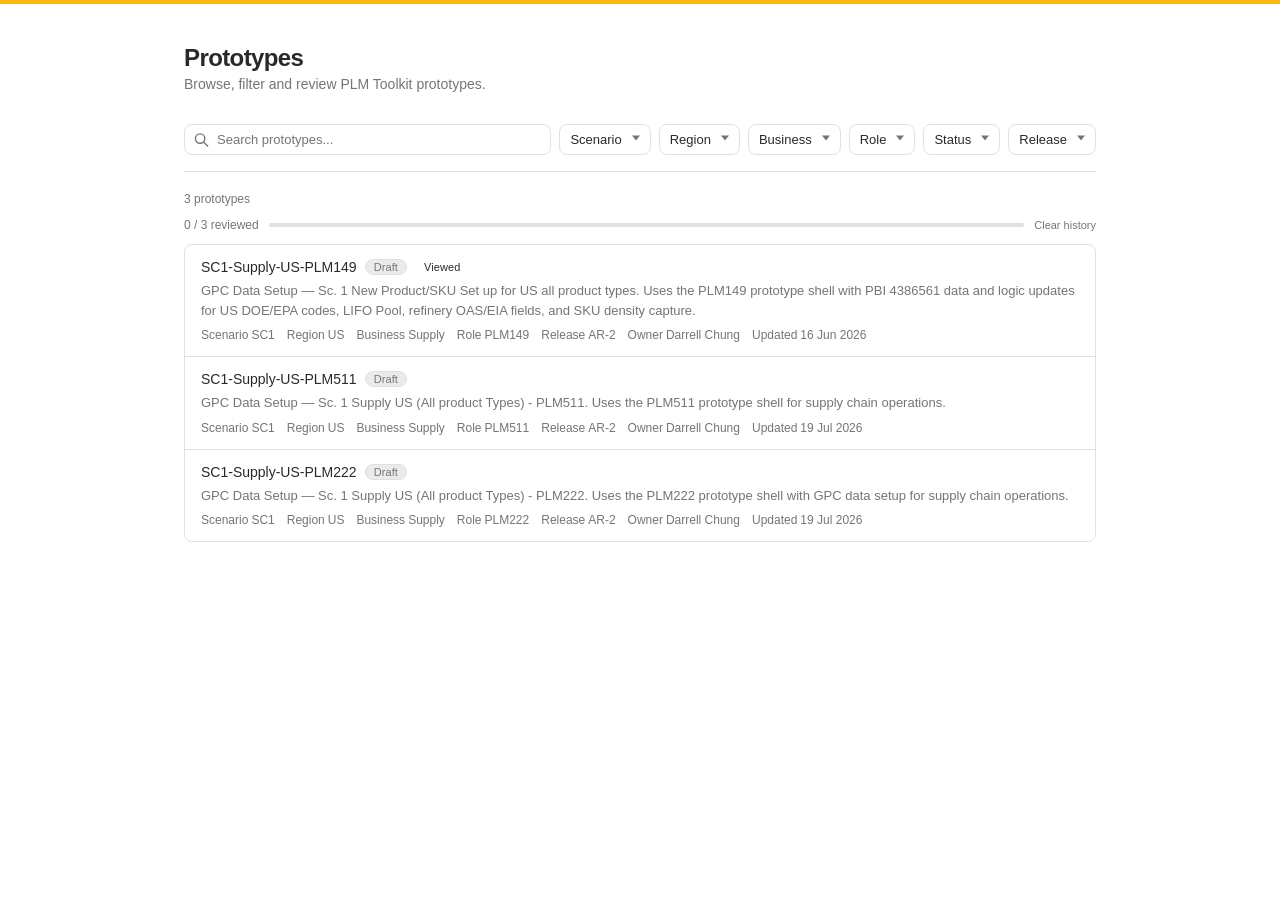
==== commit fa06da52: "Change all 220 references to 222" ====
--- a/index.html
+++ b/index.html
@@ -61,11 +61,11 @@
 
         <div class="proto-row">
           <div class="row-top">
-            <span class="row-title"><a href="plm220-prototype.html">SC1-Supply-US-PLM220</a></span>
+            <span class="row-title"><a href="plm222-prototype.html">SC1-Supply-US-PLM222</a></span>
             <span class="badge badge-draft">Draft</span>
           </div>
-          <div class="row-desc">GPC Data Setup — Sc. 1 Supply US (All product Types) - PLM220. Uses the PLM220 prototype shell with GPC data setup for supply chain operations.</div>
-          <div class="row-meta"><span><span class="meta-label">Scenario</span> SC1</span><span><span class="meta-label">Region</span> US</span><span><span class="meta-label">Business</span> Supply</span><span><span class="meta-label">Role</span> PLM220</span><span><span class="meta-label">Release</span> AR-2</span><span><span class="meta-label">Owner</span> Darrell Chung</span><span><span class="meta-label">Updated</span> 19 Jul 2026</span></div>
+          <div class="row-desc">GPC Data Setup — Sc. 1 Supply US (All product Types) - PLM222. Uses the PLM222 prototype shell with GPC data setup for supply chain operations.</div>
+          <div class="row-meta"><span><span class="meta-label">Scenario</span> SC1</span><span><span class="meta-label">Region</span> US</span><span><span class="meta-label">Business</span> Supply</span><span><span class="meta-label">Role</span> PLM222</span><span><span class="meta-label">Release</span> AR-2</span><span><span class="meta-label">Owner</span> Darrell Chung</span><span><span class="meta-label">Updated</span> 19 Jul 2026</span></div>
         </div>
     </div>
   </div>
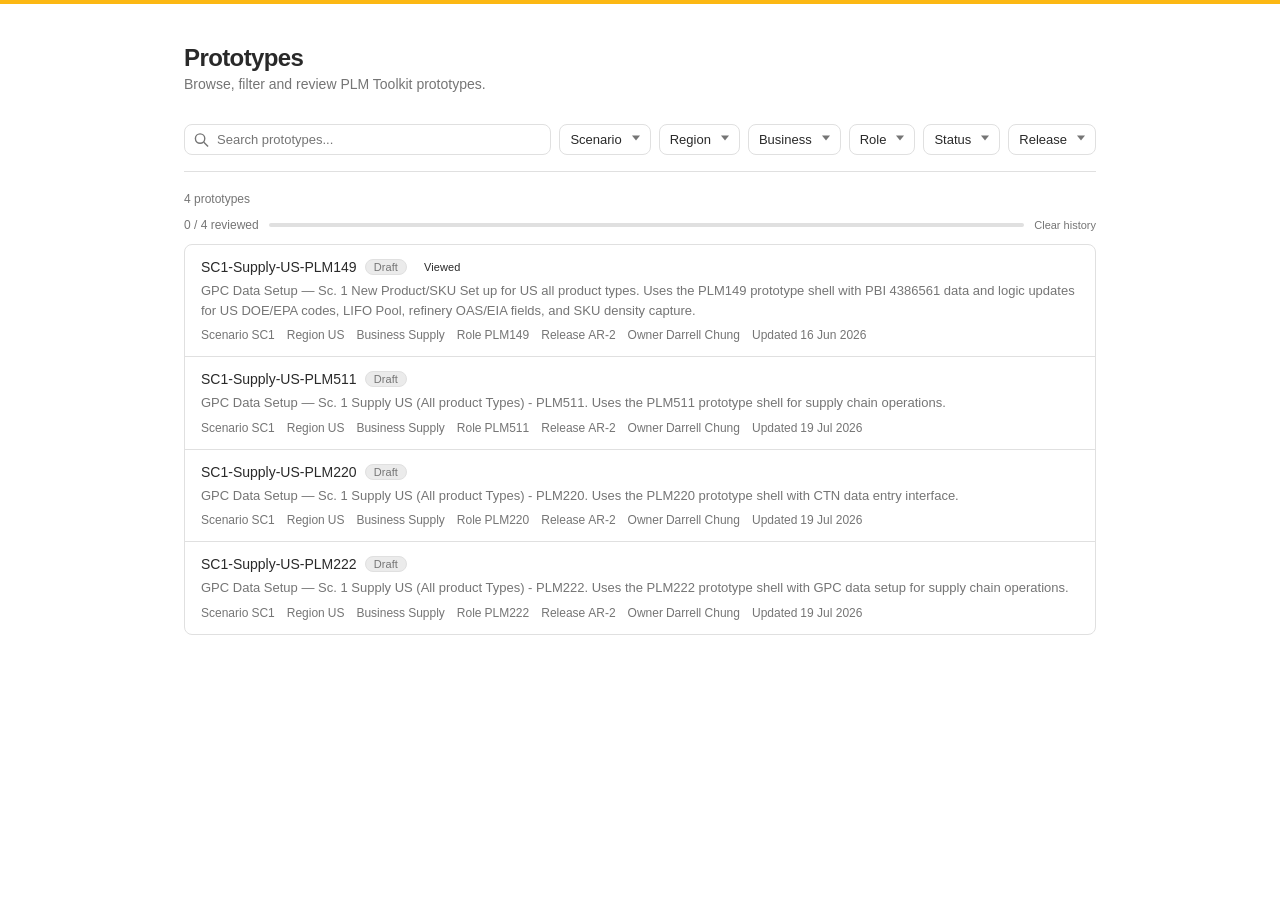
==== commit 659a22aa: "Add PLM220 prototype entry and link to index" ====
--- a/index.html
+++ b/index.html
@@ -33,9 +33,9 @@
         </button>
       </div>
 
-      <div class="results-count" id="results-count">3 prototypes</div>
+      <div class="results-count" id="results-count">4 prototypes</div>
       <div class="progress-bar-wrapper" id="progress-wrapper">
-        <span class="progress-text" id="progress-text">0 / 3 reviewed</span>
+        <span class="progress-text" id="progress-text">0 / 4 reviewed</span>
         <div class="progress-track"><div class="progress-fill" id="progress-fill" style="width: 0%"></div></div>
         <button class="clear-history-btn" id="clear-history-btn">Clear history</button>
       </div>
@@ -61,6 +61,15 @@
 
         <div class="proto-row">
           <div class="row-top">
+            <span class="row-title"><a href="plm220-prototype.html">SC1-Supply-US-PLM220</a></span>
+            <span class="badge badge-draft">Draft</span>
+          </div>
+          <div class="row-desc">GPC Data Setup — Sc. 1 Supply US (All product Types) - PLM220. Uses the PLM220 prototype shell with CTN data entry interface.</div>
+          <div class="row-meta"><span><span class="meta-label">Scenario</span> SC1</span><span><span class="meta-label">Region</span> US</span><span><span class="meta-label">Business</span> Supply</span><span><span class="meta-label">Role</span> PLM220</span><span><span class="meta-label">Release</span> AR-2</span><span><span class="meta-label">Owner</span> Darrell Chung</span><span><span class="meta-label">Updated</span> 19 Jul 2026</span></div>
+        </div>
+
+        <div class="proto-row">
+          <div class="row-top">
             <span class="row-title"><a href="plm222-prototype.html">SC1-Supply-US-PLM222</a></span>
             <span class="badge badge-draft">Draft</span>
           </div>
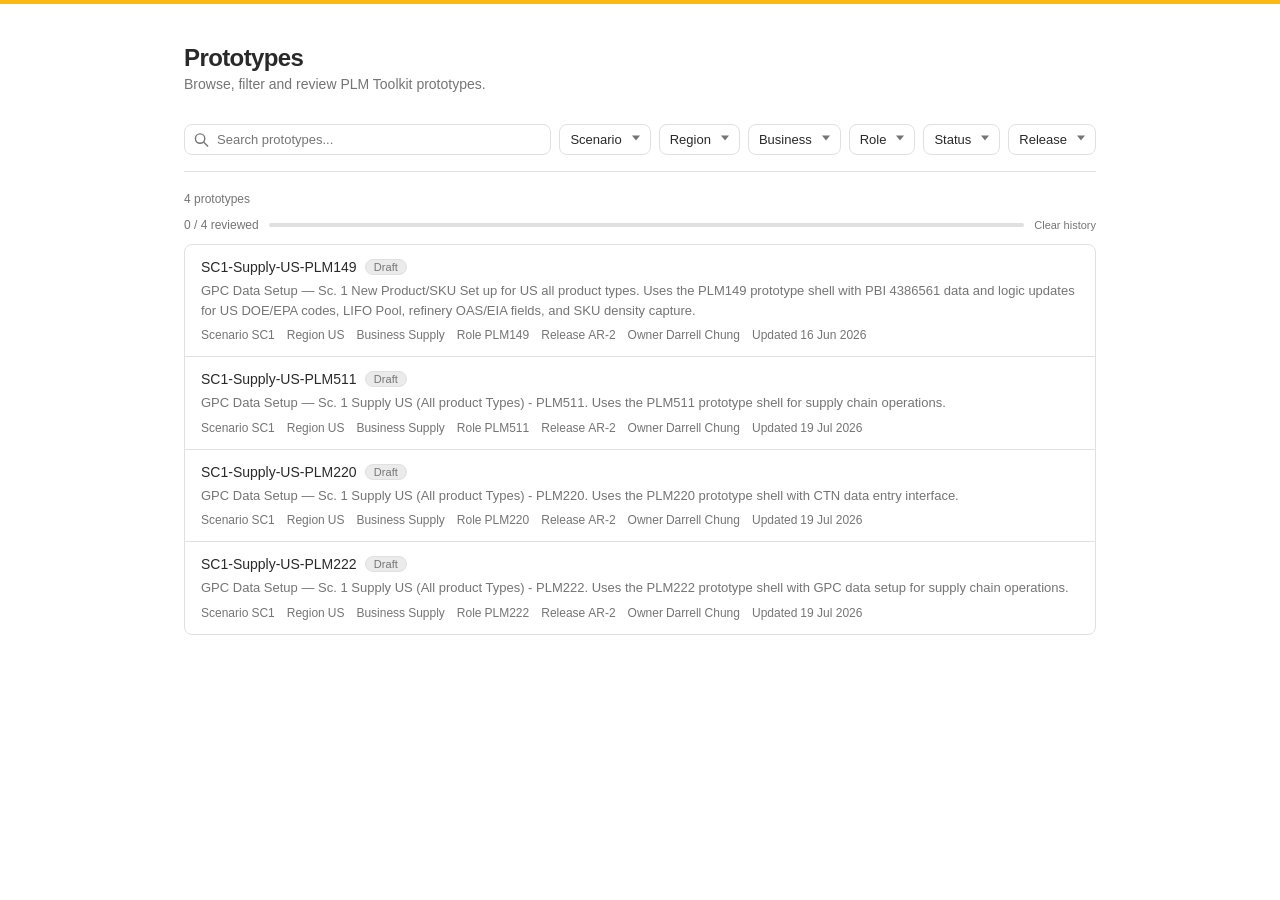
==== commit 51536f63: "Remove Viewed badge from plm149 entry" ====
--- a/index.html
+++ b/index.html
@@ -44,7 +44,6 @@
           <div class="row-top">
             <span class="row-title"><a href="plm149-prototype.html">SC1-Supply-US-PLM149</a></span>
             <span class="badge badge-draft">Draft</span>
-            <span class="badge badge-viewed">Viewed</span>
           </div>
           <div class="row-desc">GPC Data Setup — Sc. 1 New Product/SKU Set up for US all product types. Uses the PLM149 prototype shell with PBI 4386561 data and logic updates for US DOE/EPA codes, LIFO Pool, refinery OAS/EIA fields, and SKU density capture.</div>
           <div class="row-meta"><span><span class="meta-label">Scenario</span> SC1</span><span><span class="meta-label">Region</span> US</span><span><span class="meta-label">Business</span> Supply</span><span><span class="meta-label">Role</span> PLM149</span><span><span class="meta-label">Release</span> AR-2</span><span><span class="meta-label">Owner</span> Darrell Chung</span><span><span class="meta-label">Updated</span> 16 Jun 2026</span></div>
